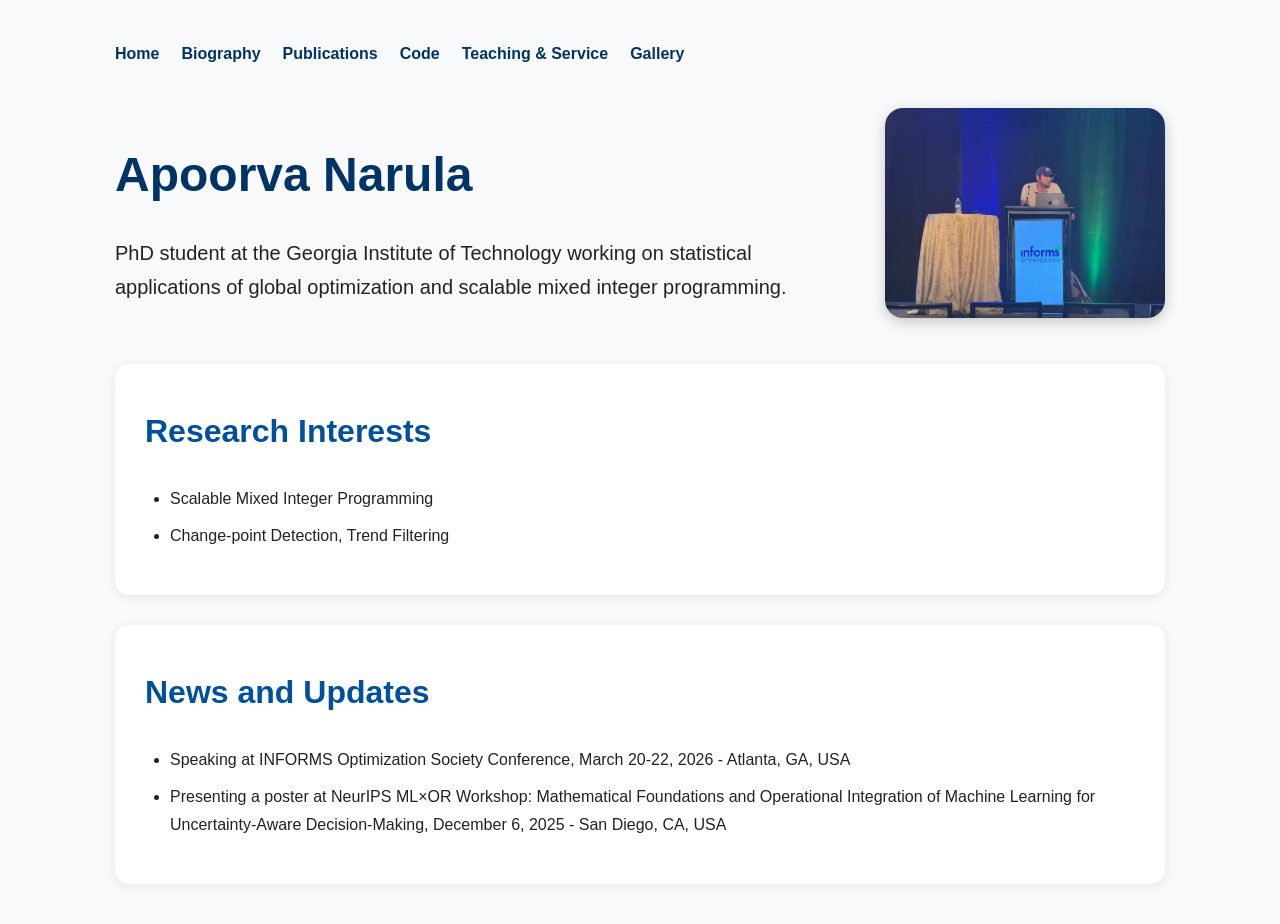
==== index.html @ 77af7bea "Update index.html" ====
<!DOCTYPE html>
<html>
<head>
    <title>Apoorva Narula</title>
    <link rel="stylesheet" href="style.css">
</head>

<body>

    <nav>
        <a href="index.html">Home</a>
        <a href="biography.html">Biography</a>
        <a href="publications.html">Publications</a>
        <a href="code.html">Code</a>
        <a href="teaching-service.html">Teaching & Service</a>
        <a href="gallery.html">Gallery</a>
    </nav>

    <div class="hero">
        <div class="hero-text">
            <h1>Apoorva Narula</h1>

            <p style="font-size:20px;">
                PhD student at the Georgia Institute of Technology working on
                statistical applications of global optimization and scalable
                mixed integer programming.
            </p>
        </div>

        <img src="Apoorva_Profile_Picture.JPG"
             alt="Apoorva Narula"
             class="profile-image">
    </div>

    <div class="card">
        <h2>Research Interests</h2>

        <ul>
            <li>Scalable Mixed Integer Programming</li>
            <li>Change-point Detection, Trend Filtering</li>
        </ul>
    </div>

    <div class="card">
        <h2>News and Updates</h2>

        <ul>         
            <li>Speaking at INFORMS Optimization Society Conference, March 20-22, 2026 - Atlanta, GA, USA</li>
            <li>Presenting a poster at NeurIPS ML×OR Workshop: Mathematical Foundations and Operational Integration of Machine Learning for Uncertainty-Aware Decision-Making, December 6, 2025 - San Diego, CA, USA</li>
        </ul>
    </div>

</body>
</html>
---- style.css ----
body {
    font-family: Arial, sans-serif;
    max-width: 1050px;
    margin: auto;
    padding: 40px;
    line-height: 1.7;
    background-color: #f8f9fa;
    color: #222;
}

nav {
    display: flex;
    gap: 22px;
    margin-bottom: 35px;
    flex-wrap: wrap;
}

nav a {
    color: #003366;
    font-weight: bold;
}

h1 {
    color: #003366;
    font-size: 48px;
    margin-bottom: 10px;
}

h2 {
    margin-top: 10px;
    color: #00509e;
    font-size: 32px;
}

h3 {
    color: #222;
    margin-top: 25px;
}

.hero {
    display: flex;
    align-items: center;
    gap: 40px;
    margin-bottom: 40px;
    flex-wrap: wrap;
}

.hero-text {
    flex: 1;
}

.profile-image {
    width: 280px;
    border-radius: 18px;
    box-shadow: 0px 4px 14px rgba(0,0,0,0.2);
}

.card {
    background: white;
    padding: 30px;
    border-radius: 14px;
    margin-top: 30px;
    box-shadow: 0px 2px 10px rgba(0,0,0,0.08);
}

.project-images, .gallery-images {
    display: flex;
    gap: 20px;
    flex-wrap: wrap;
    margin-top: 20px;
}

.project-images img {
    width: 48%;
    border-radius: 10px;
    box-shadow: 0px 2px 8px rgba(0,0,0,0.15);
}

.gallery-images img {
    width: 31%;
    border-radius: 10px;
    box-shadow: 0px 2px 8px rgba(0,0,0,0.15);
}

a {
    color: #00509e;
    text-decoration: none;
    font-weight: bold;
}

a:hover {
    text-decoration: underline;
}

ul {
    padding-left: 25px;
}

li {
    margin-bottom: 10px;
}

@media (max-width: 700px) {
    .project-images img, .gallery-images img {
        width: 100%;
    }

    h1 {
        font-size: 38px;
    }
}
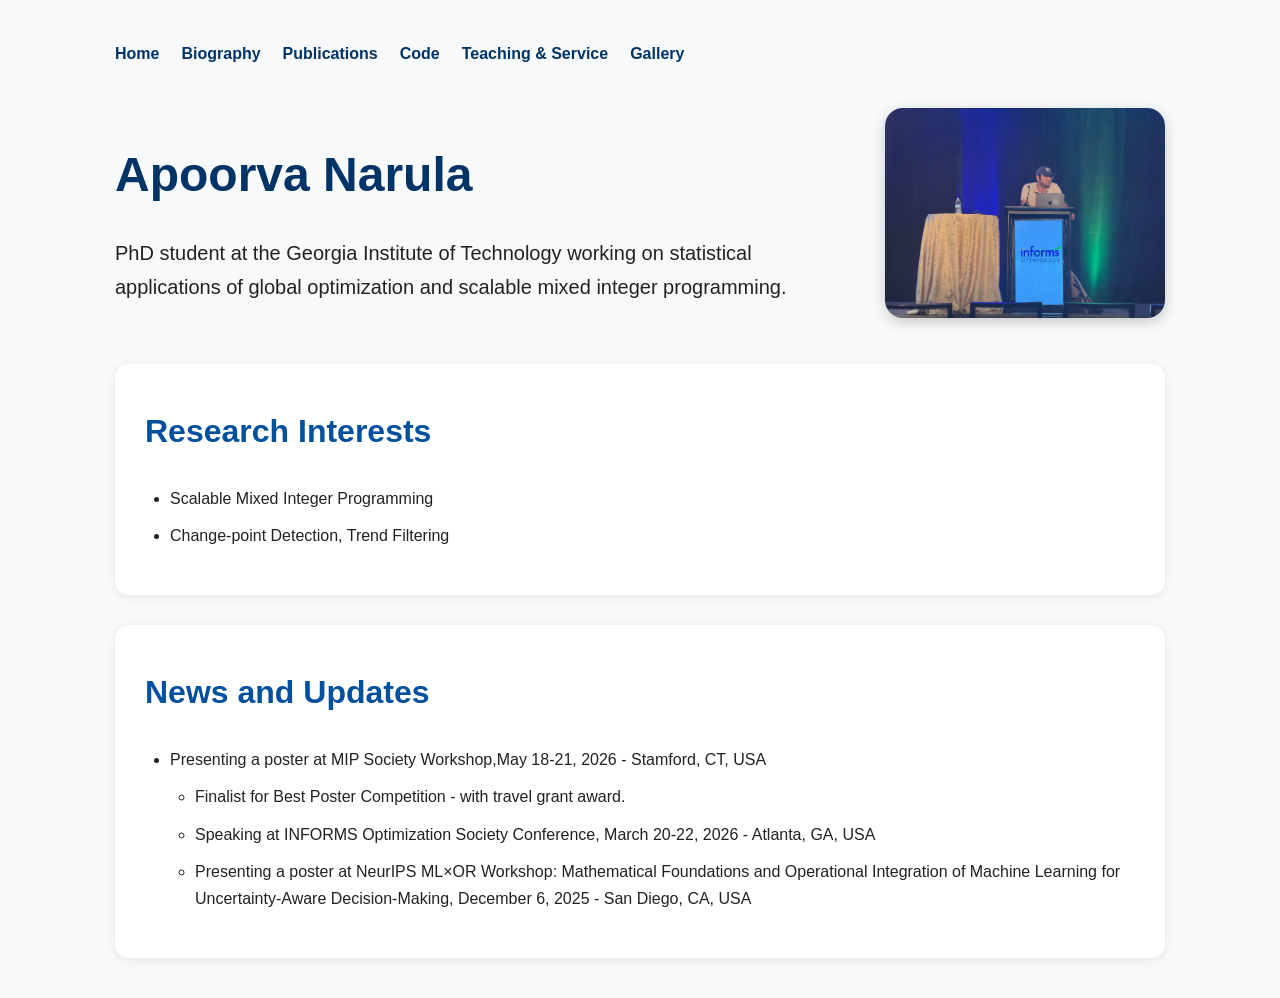
==== commit 08b77f2e: "Update index.html" ====
--- a/index.html
+++ b/index.html
@@ -44,7 +44,10 @@
     <div class="card">
         <h2>News and Updates</h2>
 
-        <ul>         
+        <ul>        
+            <li>Presenting a poster at MIP Society Workshop,May 18-21, 2026 - Stamford, CT, USA</li>
+            <ul>
+                <li> Finalist for Best Poster Competition - with travel grant award. </li>
             <li>Speaking at INFORMS Optimization Society Conference, March 20-22, 2026 - Atlanta, GA, USA</li>
             <li>Presenting a poster at NeurIPS ML×OR Workshop: Mathematical Foundations and Operational Integration of Machine Learning for Uncertainty-Aware Decision-Making, December 6, 2025 - San Diego, CA, USA</li>
         </ul>
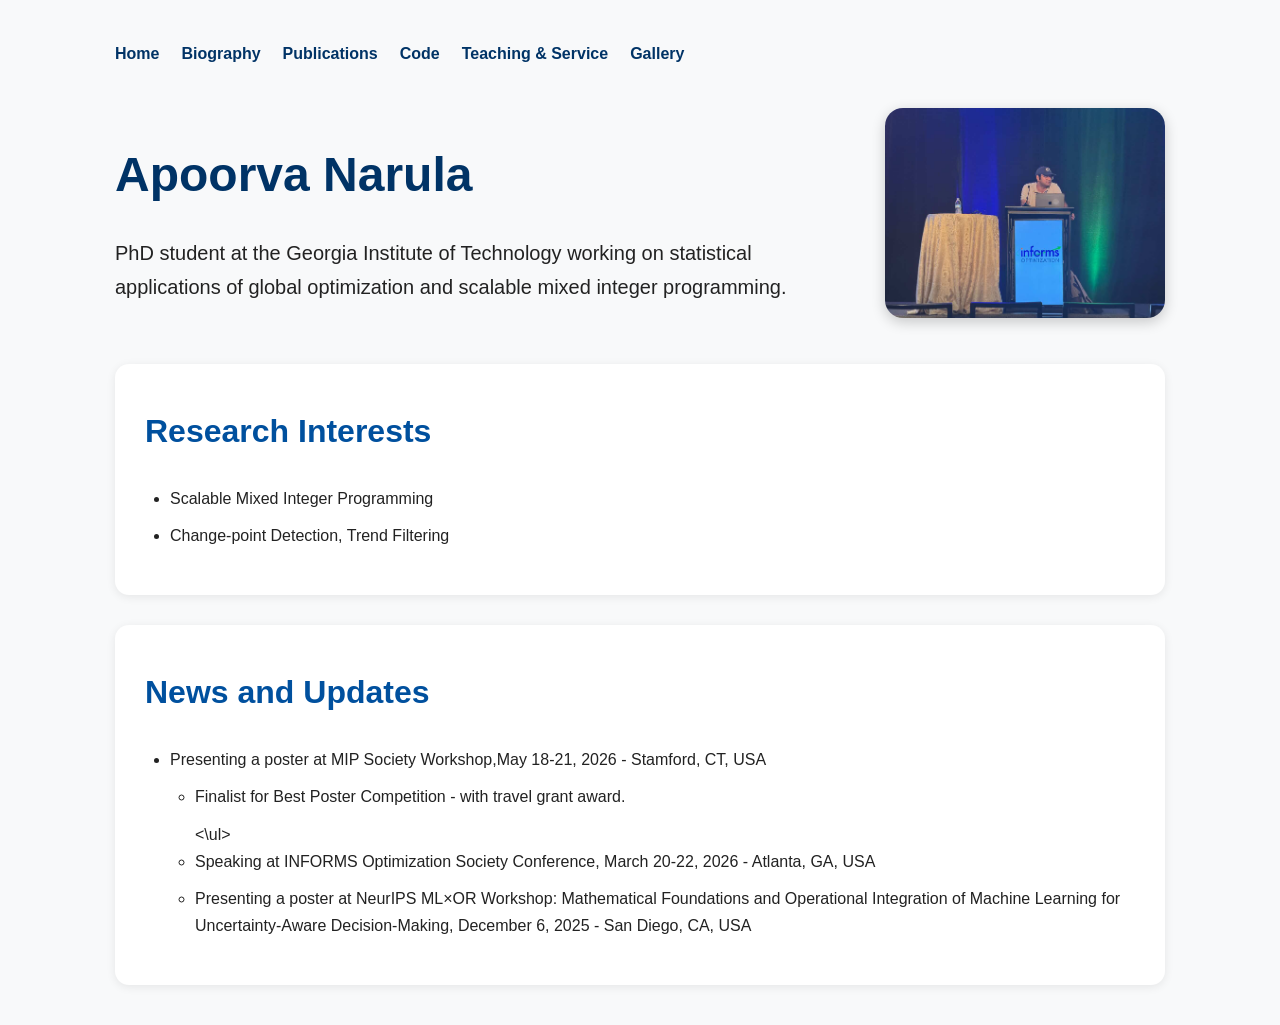
==== commit 763b8e52: "Update index.html" ====
--- a/index.html
+++ b/index.html
@@ -48,6 +48,7 @@
             <li>Presenting a poster at MIP Society Workshop,May 18-21, 2026 - Stamford, CT, USA</li>
             <ul>
                 <li> Finalist for Best Poster Competition - with travel grant award. </li>
+            <\ul>
             <li>Speaking at INFORMS Optimization Society Conference, March 20-22, 2026 - Atlanta, GA, USA</li>
             <li>Presenting a poster at NeurIPS ML×OR Workshop: Mathematical Foundations and Operational Integration of Machine Learning for Uncertainty-Aware Decision-Making, December 6, 2025 - San Diego, CA, USA</li>
         </ul>
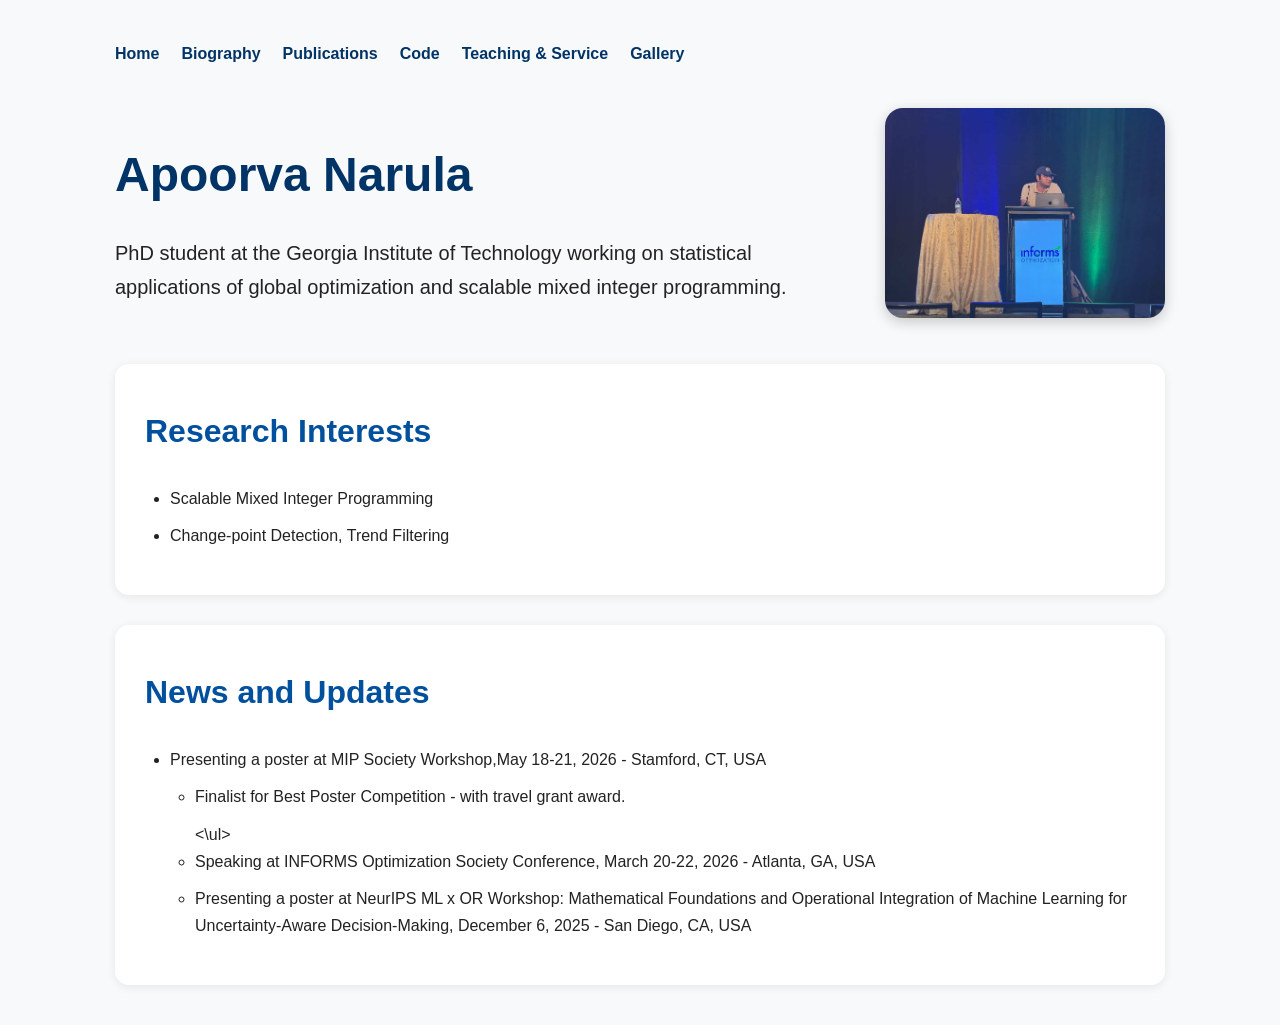
==== commit 6b4cbcb6: "Update index.html" ====
--- a/index.html
+++ b/index.html
@@ -50,7 +50,7 @@
                 <li> Finalist for Best Poster Competition - with travel grant award. </li>
             <\ul>
             <li>Speaking at INFORMS Optimization Society Conference, March 20-22, 2026 - Atlanta, GA, USA</li>
-            <li>Presenting a poster at NeurIPS ML×OR Workshop: Mathematical Foundations and Operational Integration of Machine Learning for Uncertainty-Aware Decision-Making, December 6, 2025 - San Diego, CA, USA</li>
+            <li>Presenting a poster at NeurIPS ML x OR Workshop: Mathematical Foundations and Operational Integration of Machine Learning for Uncertainty-Aware Decision-Making, December 6, 2025 - San Diego, CA, USA</li>
         </ul>
     </div>
 
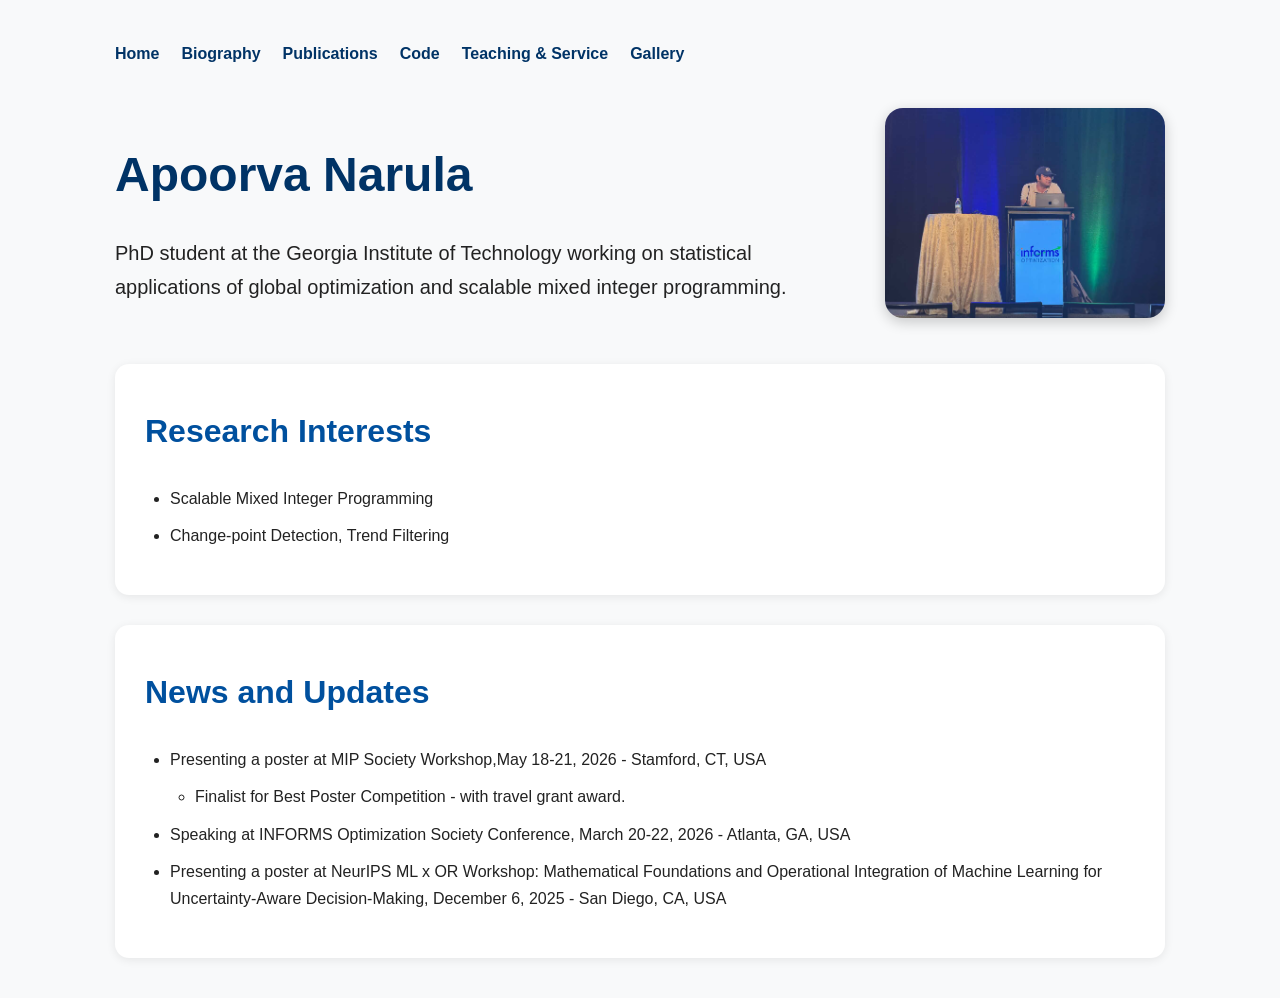
==== commit 13ec03db: "Update index.html" ====
--- a/index.html
+++ b/index.html
@@ -48,7 +48,7 @@
             <li>Presenting a poster at MIP Society Workshop,May 18-21, 2026 - Stamford, CT, USA</li>
             <ul>
                 <li> Finalist for Best Poster Competition - with travel grant award. </li>
-            <\ul>
+            </ul>
             <li>Speaking at INFORMS Optimization Society Conference, March 20-22, 2026 - Atlanta, GA, USA</li>
             <li>Presenting a poster at NeurIPS ML x OR Workshop: Mathematical Foundations and Operational Integration of Machine Learning for Uncertainty-Aware Decision-Making, December 6, 2025 - San Diego, CA, USA</li>
         </ul>
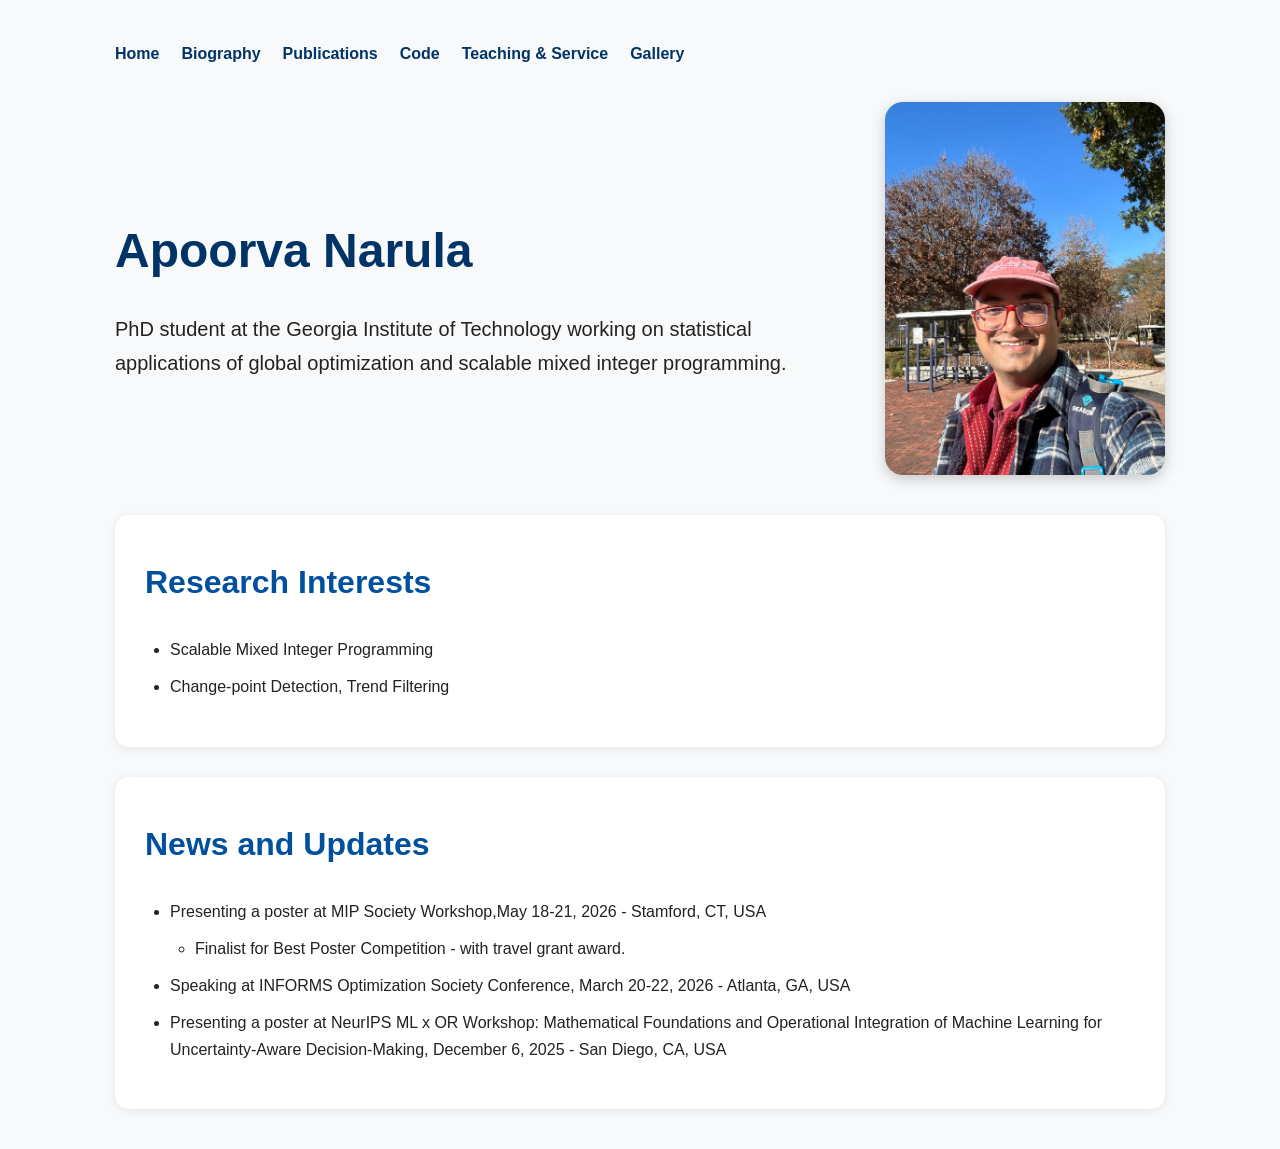
==== commit cc49fd71: "Update index.html" ====
--- a/index.html
+++ b/index.html
@@ -27,7 +27,7 @@
             </p>
         </div>
 
-        <img src="Apoorva_Profile_Picture.JPG"
+        <img src="Apoorva_N.JPG"
              alt="Apoorva Narula"
              class="profile-image">
     </div>
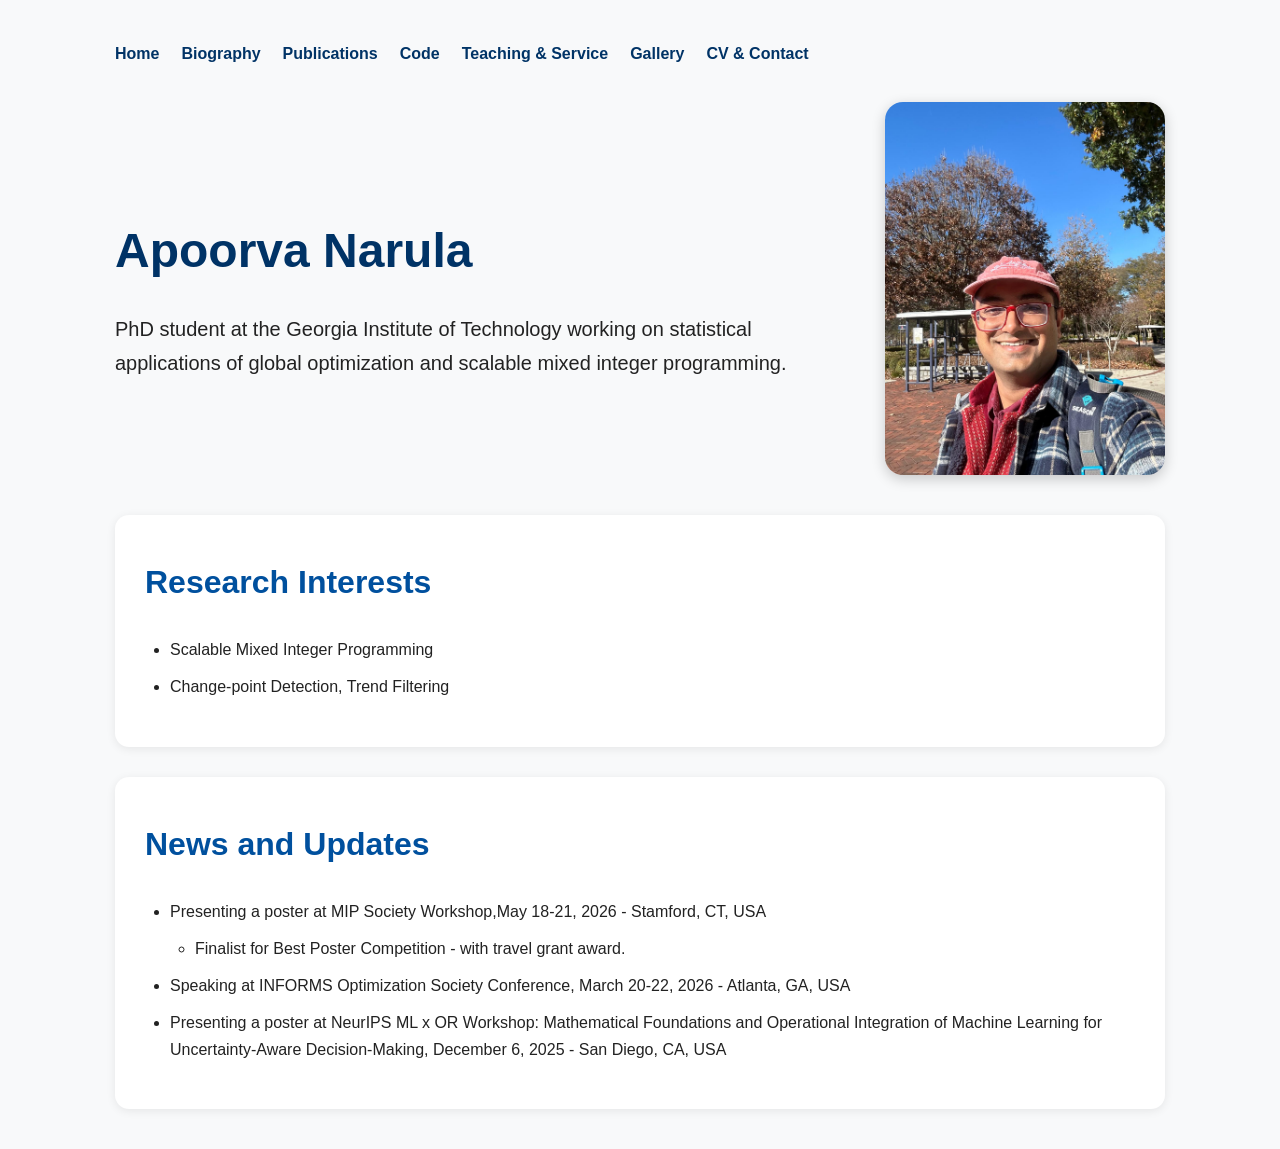
==== commit ebe3b1a6: "Update index.html" ====
--- a/index.html
+++ b/index.html
@@ -14,6 +14,7 @@
         <a href="code.html">Code</a>
         <a href="teaching-service.html">Teaching & Service</a>
         <a href="gallery.html">Gallery</a>
+        <a href="cv-contact.html">CV & Contact</a>
     </nav>
 
     <div class="hero">
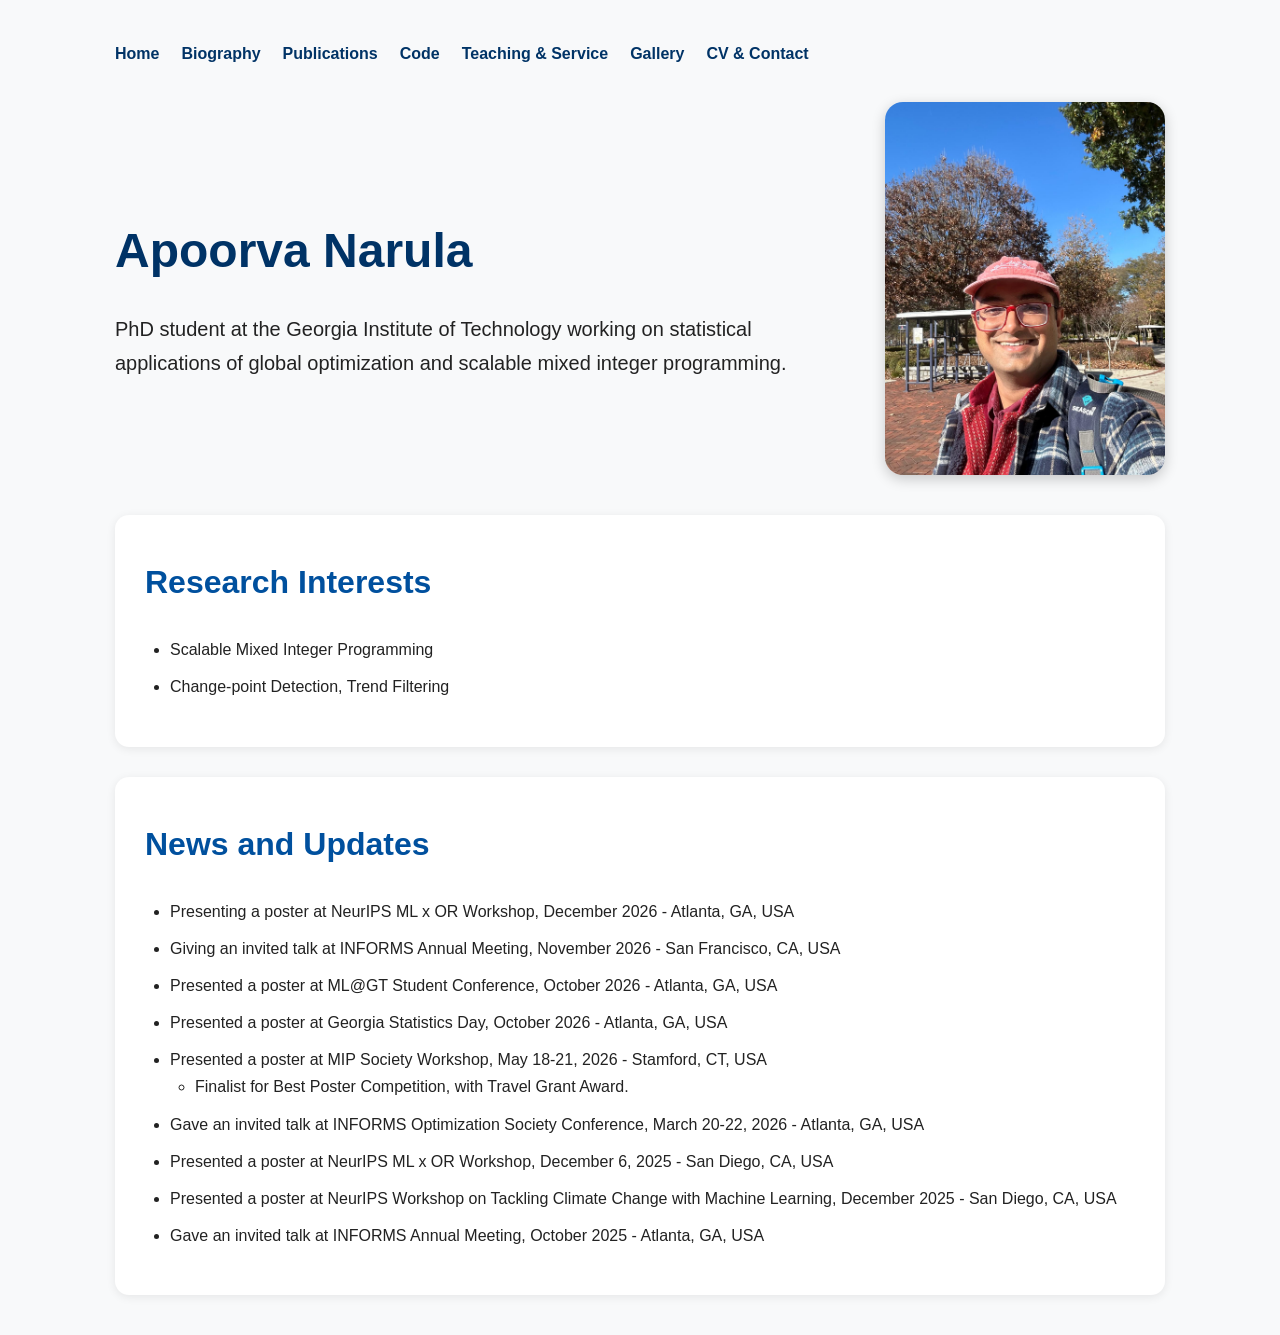
==== commit 49e3d52e: "Update index.html" ====
--- a/index.html
+++ b/index.html
@@ -43,16 +43,44 @@
     </div>
 
     <div class="card">
-        <h2>News and Updates</h2>
 
-        <ul>        
-            <li>Presenting a poster at MIP Society Workshop,May 18-21, 2026 - Stamford, CT, USA</li>
-            <ul>
-                <li> Finalist for Best Poster Competition - with travel grant award. </li>
-            </ul>
-            <li>Speaking at INFORMS Optimization Society Conference, March 20-22, 2026 - Atlanta, GA, USA</li>
-            <li>Presenting a poster at NeurIPS ML x OR Workshop: Mathematical Foundations and Operational Integration of Machine Learning for Uncertainty-Aware Decision-Making, December 6, 2025 - San Diego, CA, USA</li>
+<h2>News and Updates</h2>
+
+<ul>
+    <li>Presenting a poster at NeurIPS ML x OR Workshop,
+        December 2026 - Atlanta, GA, USA</li>
+
+    <li>Giving an invited talk at INFORMS Annual Meeting,
+        November 2026 - San Francisco, CA, USA</li>
+
+    <li>Presented a poster at ML@GT Student Conference,
+        October 2026 - Atlanta, GA, USA</li>
+
+    <li>Presented a poster at Georgia Statistics Day,
+        October 2026 - Atlanta, GA, USA</li>
+
+    <li>Presented a poster at MIP Society Workshop,
+        May 18-21, 2026 - Stamford, CT, USA
+        <ul>
+            <li>Finalist for Best Poster Competition,
+                with Travel Grant Award.</li>
         </ul>
+    </li>
+
+    <li>Gave an invited talk at INFORMS Optimization Society
+        Conference, March 20-22, 2026 - Atlanta, GA, USA</li>
+
+    <li>Presented a poster at NeurIPS ML x OR Workshop,
+        December 6, 2025 - San Diego, CA, USA</li>
+
+    <li>Presented a poster at NeurIPS Workshop on Tackling
+        Climate Change with Machine Learning,
+        December 2025 - San Diego, CA, USA</li>
+
+    <li>Gave an invited talk at INFORMS Annual Meeting,
+        October 2025 - Atlanta, GA, USA</li>
+</ul>
+
     </div>
 
 </body>
--- a/style.css
+++ b/style.css
@@ -52,7 +52,7 @@
 .profile-image {
     width: 280px;
     border-radius: 18px;
-    box-shadow: 0px 4px 14px rgba(0,0,0,0.2);
+    box-shadow: 0 4px 14px rgba(0, 0, 0, 0.2);
 }
 
 .card {
@@ -60,10 +60,84 @@
     padding: 30px;
     border-radius: 14px;
     margin-top: 30px;
-    box-shadow: 0px 2px 10px rgba(0,0,0,0.08);
-}
-
-.project-images, .gallery-images {
+    box-shadow: 0 2px 10px rgba(0, 0, 0, 0.08);
+}
+
+/* Publication section */
+
+.publication {
+    margin-top: 30px;
+}
+
+.publication-date {
+    color: #666;
+    margin-top: 5px;
+    margin-bottom: 8px;
+}
+
+.publication-authors {
+    margin-top: 0;
+}
+
+.abstract-dropdown {
+    margin: 20px 0;
+}
+
+.abstract-dropdown summary {
+    display: inline-block;
+    padding: 10px 18px;
+    border: 1px solid #00509e;
+    border-radius: 7px;
+    background-color: #f1f6fb;
+    color: #003366;
+    cursor: pointer;
+    font-weight: bold;
+    transition: background-color 0.2s ease, transform 0.2s ease;
+}
+
+.abstract-dropdown summary:hover {
+    background-color: #e2edf7;
+    transform: translateY(-1px);
+}
+
+.abstract-dropdown[open] summary {
+    margin-bottom: 12px;
+}
+
+.abstract-dropdown p {
+    margin-top: 10px;
+    line-height: 1.7;
+}
+
+.publication-links {
+    display: flex;
+    flex-wrap: wrap;
+    gap: 12px;
+    margin: 20px 0;
+}
+
+.publication-button {
+    display: inline-block;
+    padding: 10px 18px;
+    border-radius: 7px;
+    background-color: #00509e;
+    color: white;
+    text-decoration: none;
+    font-weight: bold;
+    transition: background-color 0.2s ease, transform 0.2s ease;
+}
+
+.publication-button:hover {
+    background-color: #003f7d;
+    color: white;
+    text-decoration: none;
+    transform: translateY(-1px);
+}
+
+/* Images */
+
+.project-images,
+.gallery-images {
     display: flex;
     gap: 20px;
     flex-wrap: wrap;
@@ -73,14 +147,16 @@
 .project-images img {
     width: 48%;
     border-radius: 10px;
-    box-shadow: 0px 2px 8px rgba(0,0,0,0.15);
+    box-shadow: 0 2px 8px rgba(0, 0, 0, 0.15);
 }
 
 .gallery-images img {
     width: 31%;
     border-radius: 10px;
-    box-shadow: 0px 2px 8px rgba(0,0,0,0.15);
-}
+    box-shadow: 0 2px 8px rgba(0, 0, 0, 0.15);
+}
+
+/* General links */
 
 a {
     color: #00509e;
@@ -100,9 +176,31 @@
     margin-bottom: 10px;
 }
 
+/* Mobile layout */
+
 @media (max-width: 700px) {
-    .project-images img, .gallery-images img {
+    body {
+        padding: 20px;
+    }
+
+    .card {
+        padding: 22px;
+    }
+
+    .project-images img,
+    .gallery-images img {
         width: 100%;
+    }
+
+    .publication-links {
+        flex-direction: column;
+        align-items: flex-start;
+    }
+
+    .publication-button {
+        width: 100%;
+        box-sizing: border-box;
+        text-align: center;
     }
 
     h1 {
